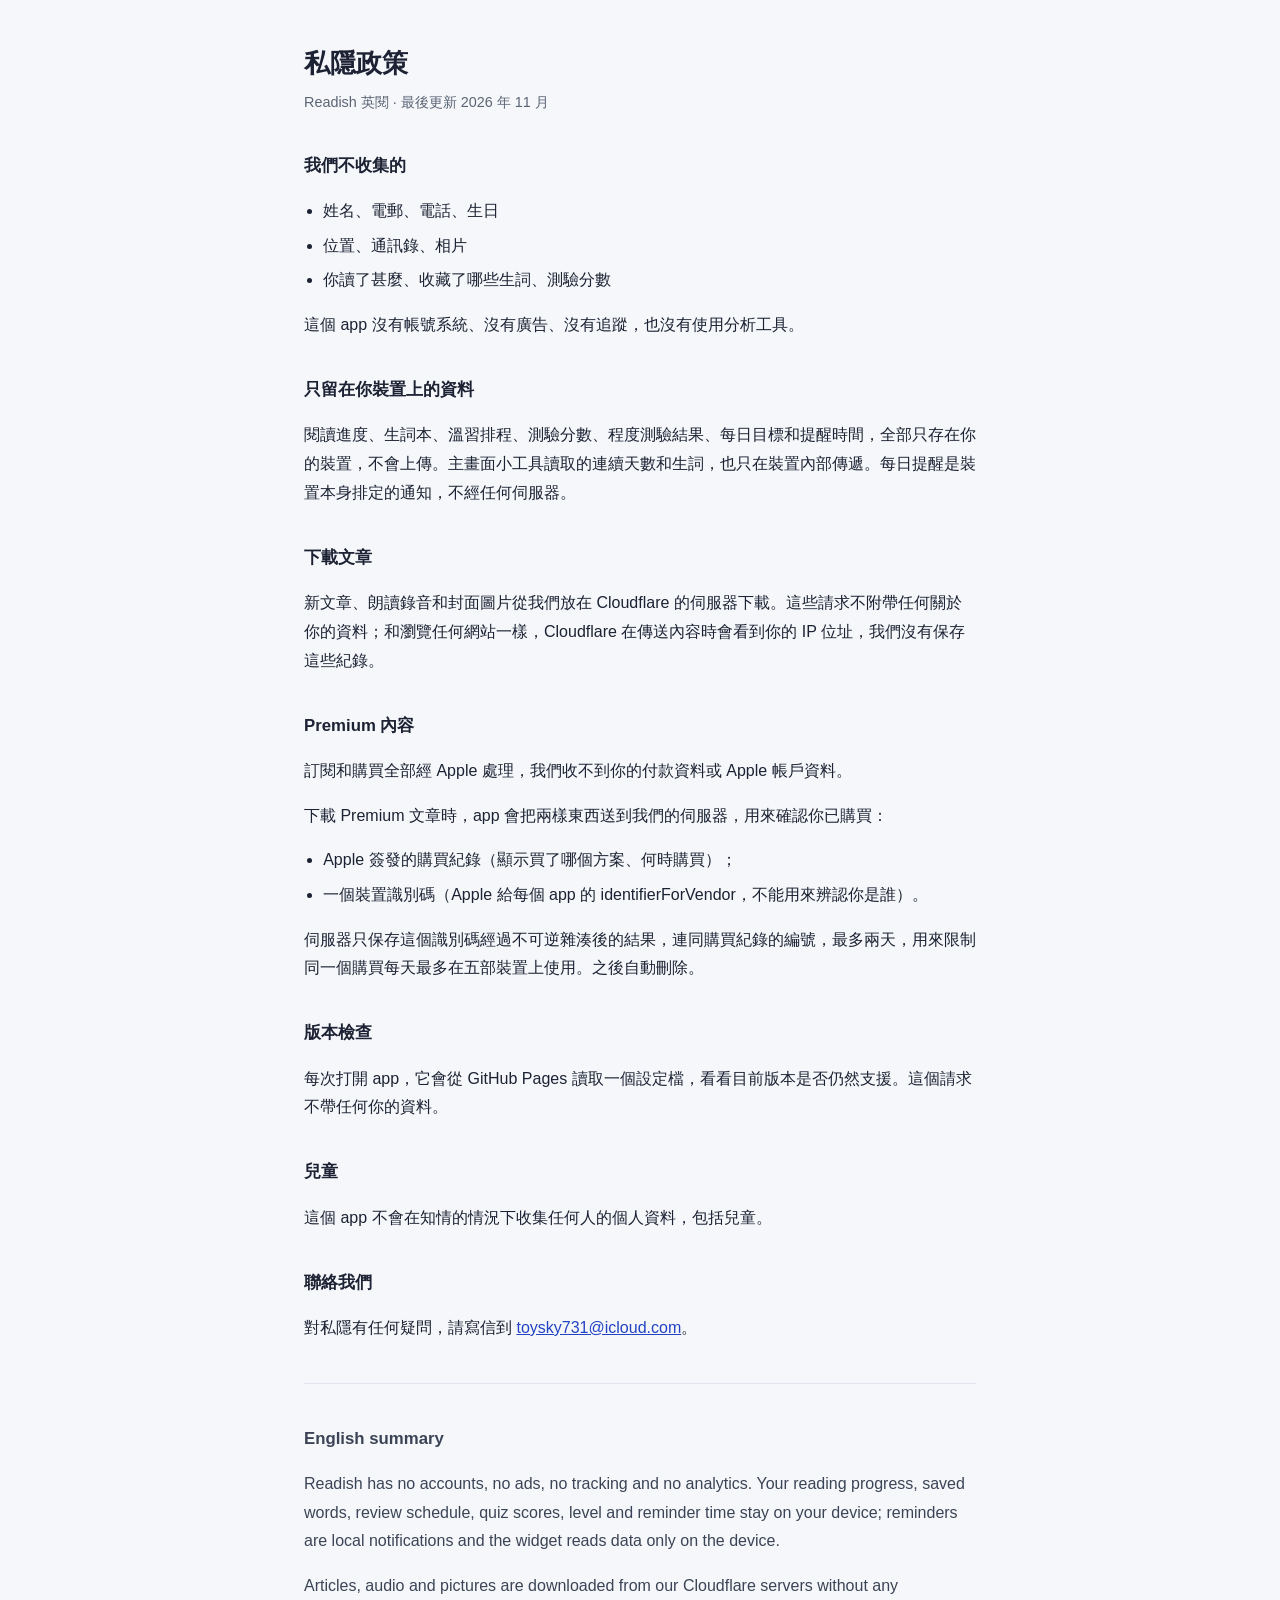
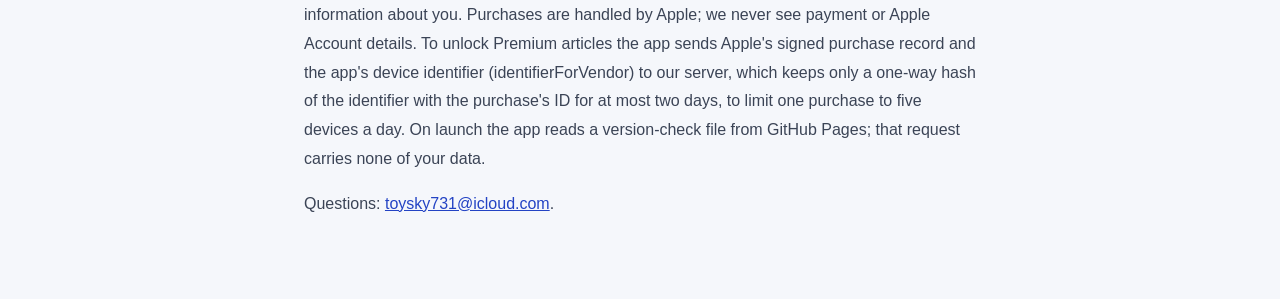
==== privacy.html @ 26037c06 "Readish privacy policy, support page and version config Co-Authored-By: Claude Opus 5.5 <noreply@ant" ====
<!doctype html>
<html lang="zh-Hant-HK">
<head>
<meta charset="utf-8">
<meta name="viewport" content="width=device-width, initial-scale=1">
<title>Readish 英閱 — 私隱政策</title>
<link rel="stylesheet" href="style.css">
</head>
<body>
<h1>私隱政策</h1>
<p class="sub">Readish 英閱 · 最後更新 2026 年 11 月</p>

<h2>我們不收集的</h2>
<ul>
  <li>姓名、電郵、電話、生日</li>
  <li>位置、通訊錄、相片</li>
  <li>你讀了甚麼、收藏了哪些生詞、測驗分數</li>
</ul>
<p>這個 app 沒有帳號系統、沒有廣告、沒有追蹤，也沒有使用分析工具。</p>

<h2>只留在你裝置上的資料</h2>
<p>閱讀進度、生詞本、溫習排程、測驗分數、程度測驗結果、每日目標和提醒時間，全部只存在你的裝置，不會上傳。主畫面小工具讀取的連續天數和生詞，也只在裝置內部傳遞。每日提醒是裝置本身排定的通知，不經任何伺服器。</p>

<h2>下載文章</h2>
<p>新文章、朗讀錄音和封面圖片從我們放在 Cloudflare 的伺服器下載。這些請求不附帶任何關於你的資料；和瀏覽任何網站一樣，Cloudflare 在傳送內容時會看到你的 IP 位址，我們沒有保存這些紀錄。</p>

<h2>Premium 內容</h2>
<p>訂閱和購買全部經 Apple 處理，我們收不到你的付款資料或 Apple 帳戶資料。</p>
<p>下載 Premium 文章時，app 會把兩樣東西送到我們的伺服器，用來確認你已購買：</p>
<ul>
  <li>Apple 簽發的購買紀錄（顯示買了哪個方案、何時購買）；</li>
  <li>一個裝置識別碼（Apple 給每個 app 的 identifierForVendor，不能用來辨認你是誰）。</li>
</ul>
<p>伺服器只保存這個識別碼經過不可逆雜湊後的結果，連同購買紀錄的編號，最多兩天，用來限制同一個購買每天最多在五部裝置上使用。之後自動刪除。</p>

<h2>版本檢查</h2>
<p>每次打開 app，它會從 GitHub Pages 讀取一個設定檔，看看目前版本是否仍然支援。這個請求不帶任何你的資料。</p>

<h2>兒童</h2>
<p>這個 app 不會在知情的情況下收集任何人的個人資料，包括兒童。</p>

<h2>聯絡我們</h2>
<p>對私隱有任何疑問，請寫信到 <a href="mailto:toysky731@icloud.com">toysky731@icloud.com</a>。</p>

<hr>
<h2 class="en">English summary</h2>
<div class="en">
<p>Readish has no accounts, no ads, no tracking and no analytics. Your reading progress, saved words, review schedule, quiz scores, level and reminder time stay on your device; reminders are local notifications and the widget reads data only on the device.</p>
<p>Articles, audio and pictures are downloaded from our Cloudflare servers without any information about you. Purchases are handled by Apple; we never see payment or Apple Account details. To unlock Premium articles the app sends Apple's signed purchase record and the app's device identifier (identifierForVendor) to our server, which keeps only a one-way hash of the identifier with the purchase's ID for at most two days, to limit one purchase to five devices a day. On launch the app reads a version-check file from GitHub Pages; that request carries none of your data.</p>
<p>Questions: <a href="mailto:toysky731@icloud.com">toysky731@icloud.com</a>.</p>
</div>
</body>
</html>
---- style.css ----
body { margin:0 auto; max-width:42rem; padding:2.5rem 1.25rem 4rem;
       font:16px/1.8 -apple-system,BlinkMacSystemFont,"Noto Sans TC","PingFang TC",sans-serif;
       color:#1c2233; background:#f5f7fb; }
h1 { font-size:1.6rem; margin:0 0 .25rem; }
h2 { font-size:1.05rem; margin:2.2rem 0 .6rem; }
a { color:#2343c4; }
.sub { color:#5b6475; margin:0 0 2rem; font-size:.9rem; }
ul { padding-left:1.2rem; } li { margin:.35rem 0; }
hr { border:0; border-top:1px solid #e1e5ee; margin:2.5rem 0; }
.en { color:#3b4456; }
@media (prefers-color-scheme: dark) {
  body { color:#e6e9f0; background:#0e1015; }
  a { color:#9db1ff; } .sub, .en { color:#a4abba; } hr { border-top-color:#2e333d; }
}
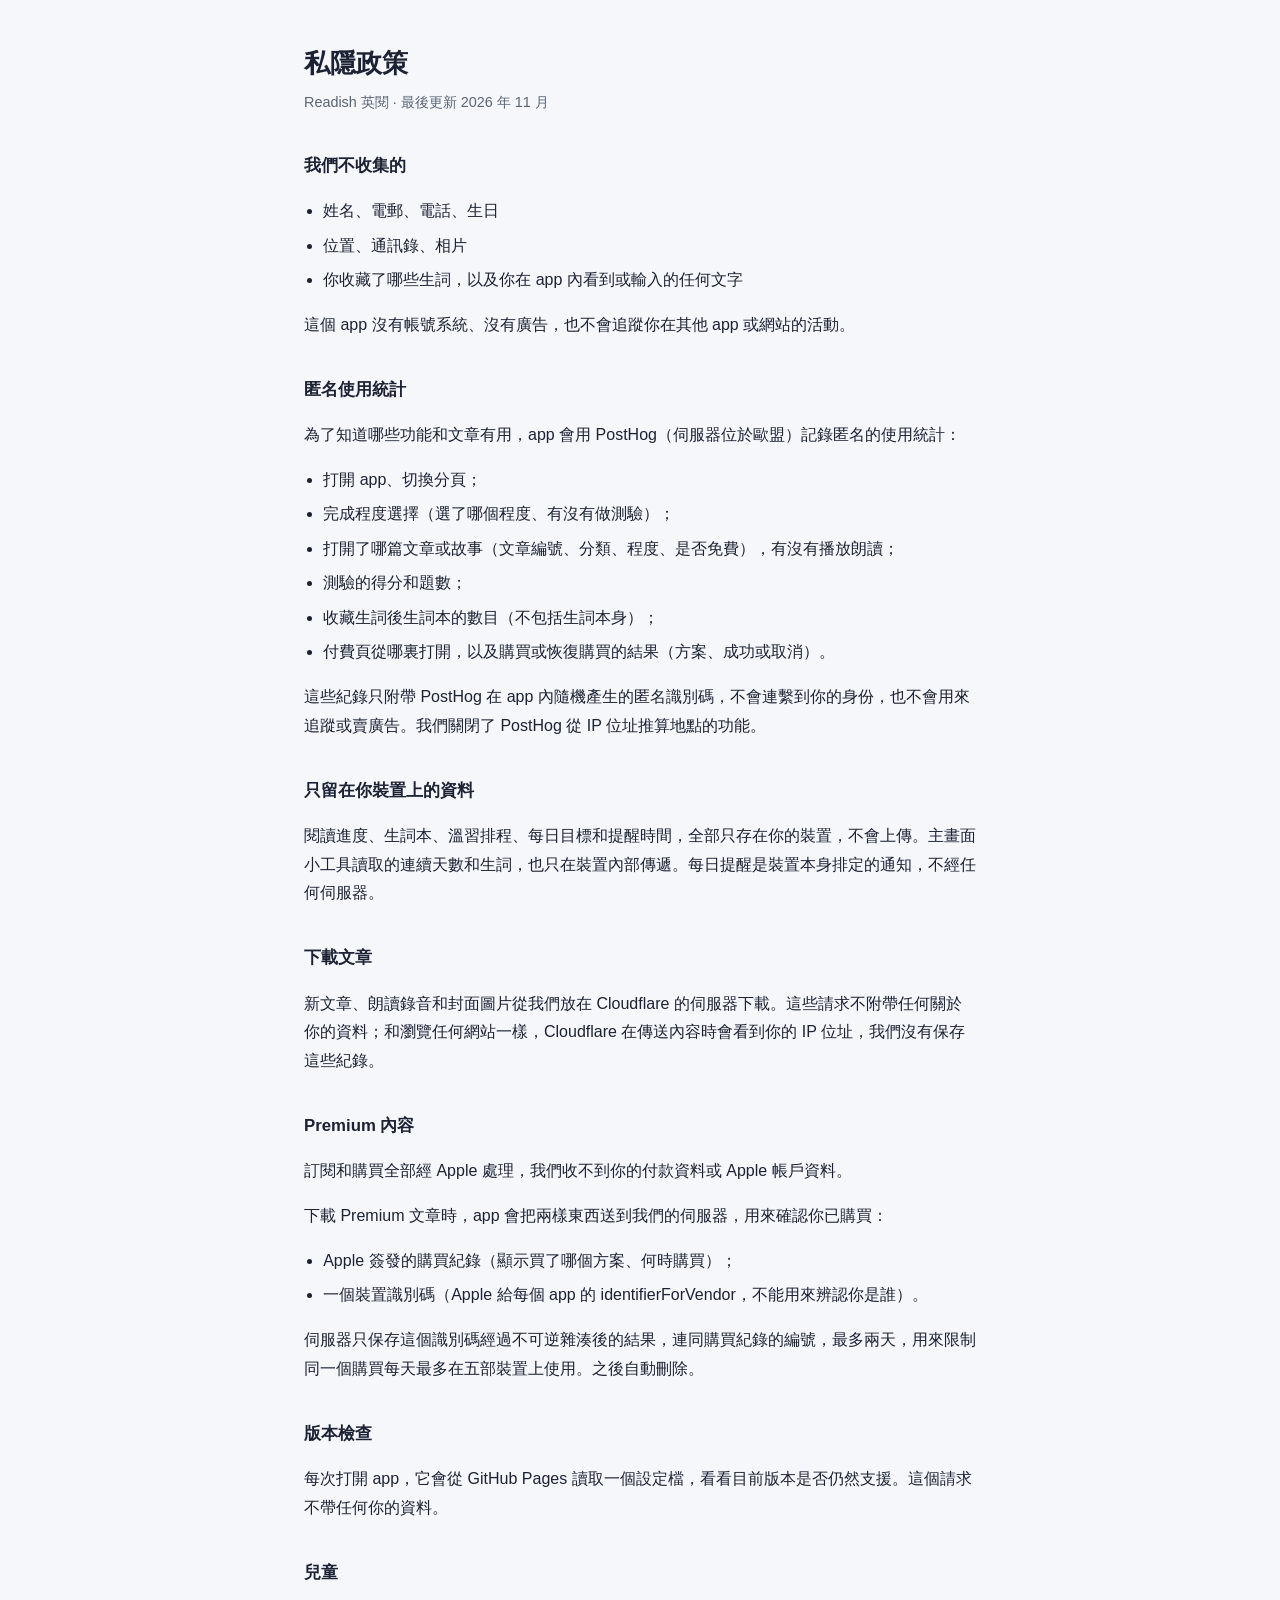
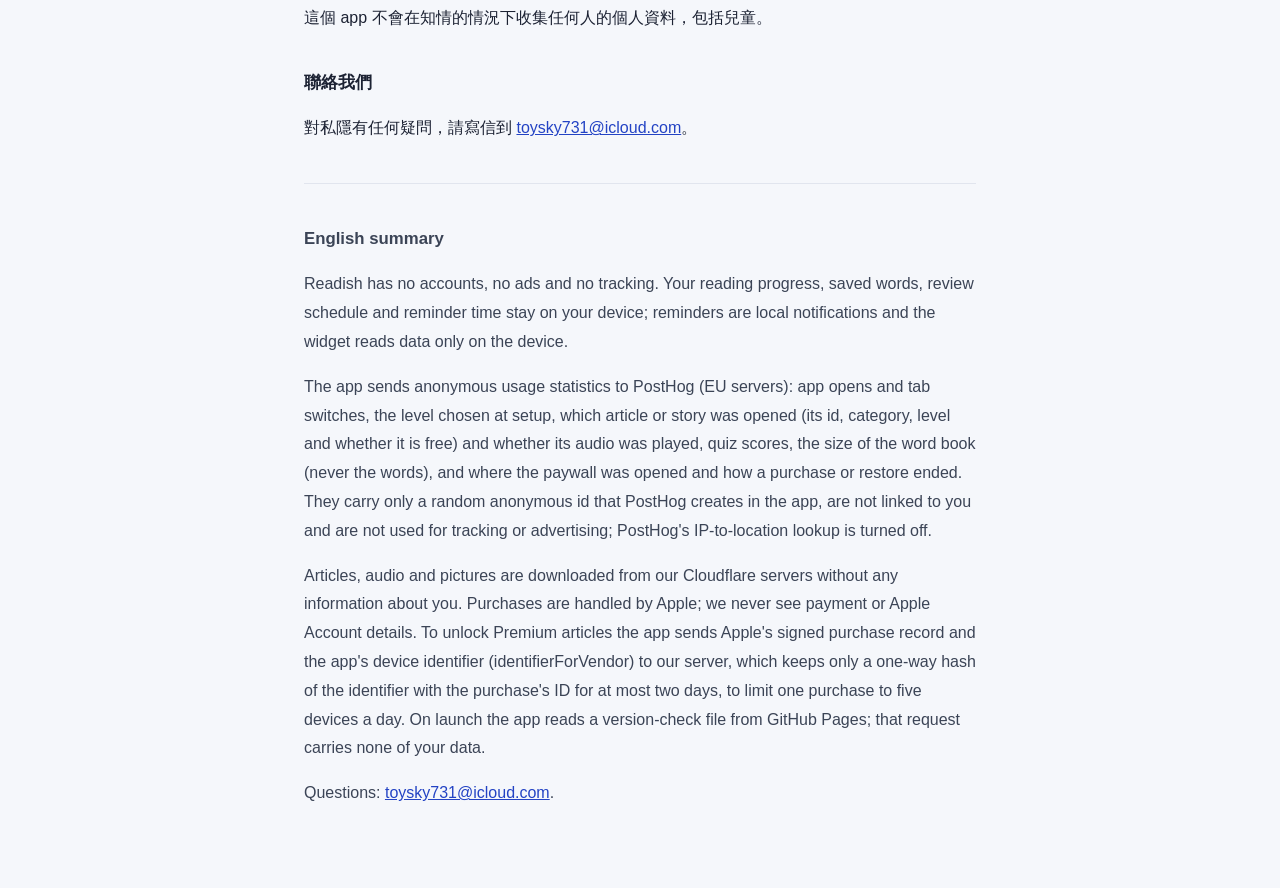
==== commit 2bd45318: "Privacy policy: anonymous usage statistics (PostHog) from 1.1 Co-Authored-By: Claude Opus 5.5 <norep" ====
--- a/privacy.html
+++ b/privacy.html
@@ -14,12 +14,24 @@
 <ul>
   <li>姓名、電郵、電話、生日</li>
   <li>位置、通訊錄、相片</li>
-  <li>你讀了甚麼、收藏了哪些生詞、測驗分數</li>
+  <li>你收藏了哪些生詞，以及你在 app 內看到或輸入的任何文字</li>
 </ul>
-<p>這個 app 沒有帳號系統、沒有廣告、沒有追蹤，也沒有使用分析工具。</p>
+<p>這個 app 沒有帳號系統、沒有廣告，也不會追蹤你在其他 app 或網站的活動。</p>
+
+<h2>匿名使用統計</h2>
+<p>為了知道哪些功能和文章有用，app 會用 PostHog（伺服器位於歐盟）記錄匿名的使用統計：</p>
+<ul>
+  <li>打開 app、切換分頁；</li>
+  <li>完成程度選擇（選了哪個程度、有沒有做測驗）；</li>
+  <li>打開了哪篇文章或故事（文章編號、分類、程度、是否免費），有沒有播放朗讀；</li>
+  <li>測驗的得分和題數；</li>
+  <li>收藏生詞後生詞本的數目（不包括生詞本身）；</li>
+  <li>付費頁從哪裏打開，以及購買或恢復購買的結果（方案、成功或取消）。</li>
+</ul>
+<p>這些紀錄只附帶 PostHog 在 app 內隨機產生的匿名識別碼，不會連繫到你的身份，也不會用來追蹤或賣廣告。我們關閉了 PostHog 從 IP 位址推算地點的功能。</p>
 
 <h2>只留在你裝置上的資料</h2>
-<p>閱讀進度、生詞本、溫習排程、測驗分數、程度測驗結果、每日目標和提醒時間，全部只存在你的裝置，不會上傳。主畫面小工具讀取的連續天數和生詞，也只在裝置內部傳遞。每日提醒是裝置本身排定的通知，不經任何伺服器。</p>
+<p>閱讀進度、生詞本、溫習排程、每日目標和提醒時間，全部只存在你的裝置，不會上傳。主畫面小工具讀取的連續天數和生詞，也只在裝置內部傳遞。每日提醒是裝置本身排定的通知，不經任何伺服器。</p>
 
 <h2>下載文章</h2>
 <p>新文章、朗讀錄音和封面圖片從我們放在 Cloudflare 的伺服器下載。這些請求不附帶任何關於你的資料；和瀏覽任何網站一樣，Cloudflare 在傳送內容時會看到你的 IP 位址，我們沒有保存這些紀錄。</p>
@@ -45,7 +57,8 @@
 <hr>
 <h2 class="en">English summary</h2>
 <div class="en">
-<p>Readish has no accounts, no ads, no tracking and no analytics. Your reading progress, saved words, review schedule, quiz scores, level and reminder time stay on your device; reminders are local notifications and the widget reads data only on the device.</p>
+<p>Readish has no accounts, no ads and no tracking. Your reading progress, saved words, review schedule and reminder time stay on your device; reminders are local notifications and the widget reads data only on the device.</p>
+<p>The app sends anonymous usage statistics to PostHog (EU servers): app opens and tab switches, the level chosen at setup, which article or story was opened (its id, category, level and whether it is free) and whether its audio was played, quiz scores, the size of the word book (never the words), and where the paywall was opened and how a purchase or restore ended. They carry only a random anonymous id that PostHog creates in the app, are not linked to you and are not used for tracking or advertising; PostHog's IP-to-location lookup is turned off.</p>
 <p>Articles, audio and pictures are downloaded from our Cloudflare servers without any information about you. Purchases are handled by Apple; we never see payment or Apple Account details. To unlock Premium articles the app sends Apple's signed purchase record and the app's device identifier (identifierForVendor) to our server, which keeps only a one-way hash of the identifier with the purchase's ID for at most two days, to limit one purchase to five devices a day. On launch the app reads a version-check file from GitHub Pages; that request carries none of your data.</p>
 <p>Questions: <a href="mailto:toysky731@icloud.com">toysky731@icloud.com</a>.</p>
 </div>
